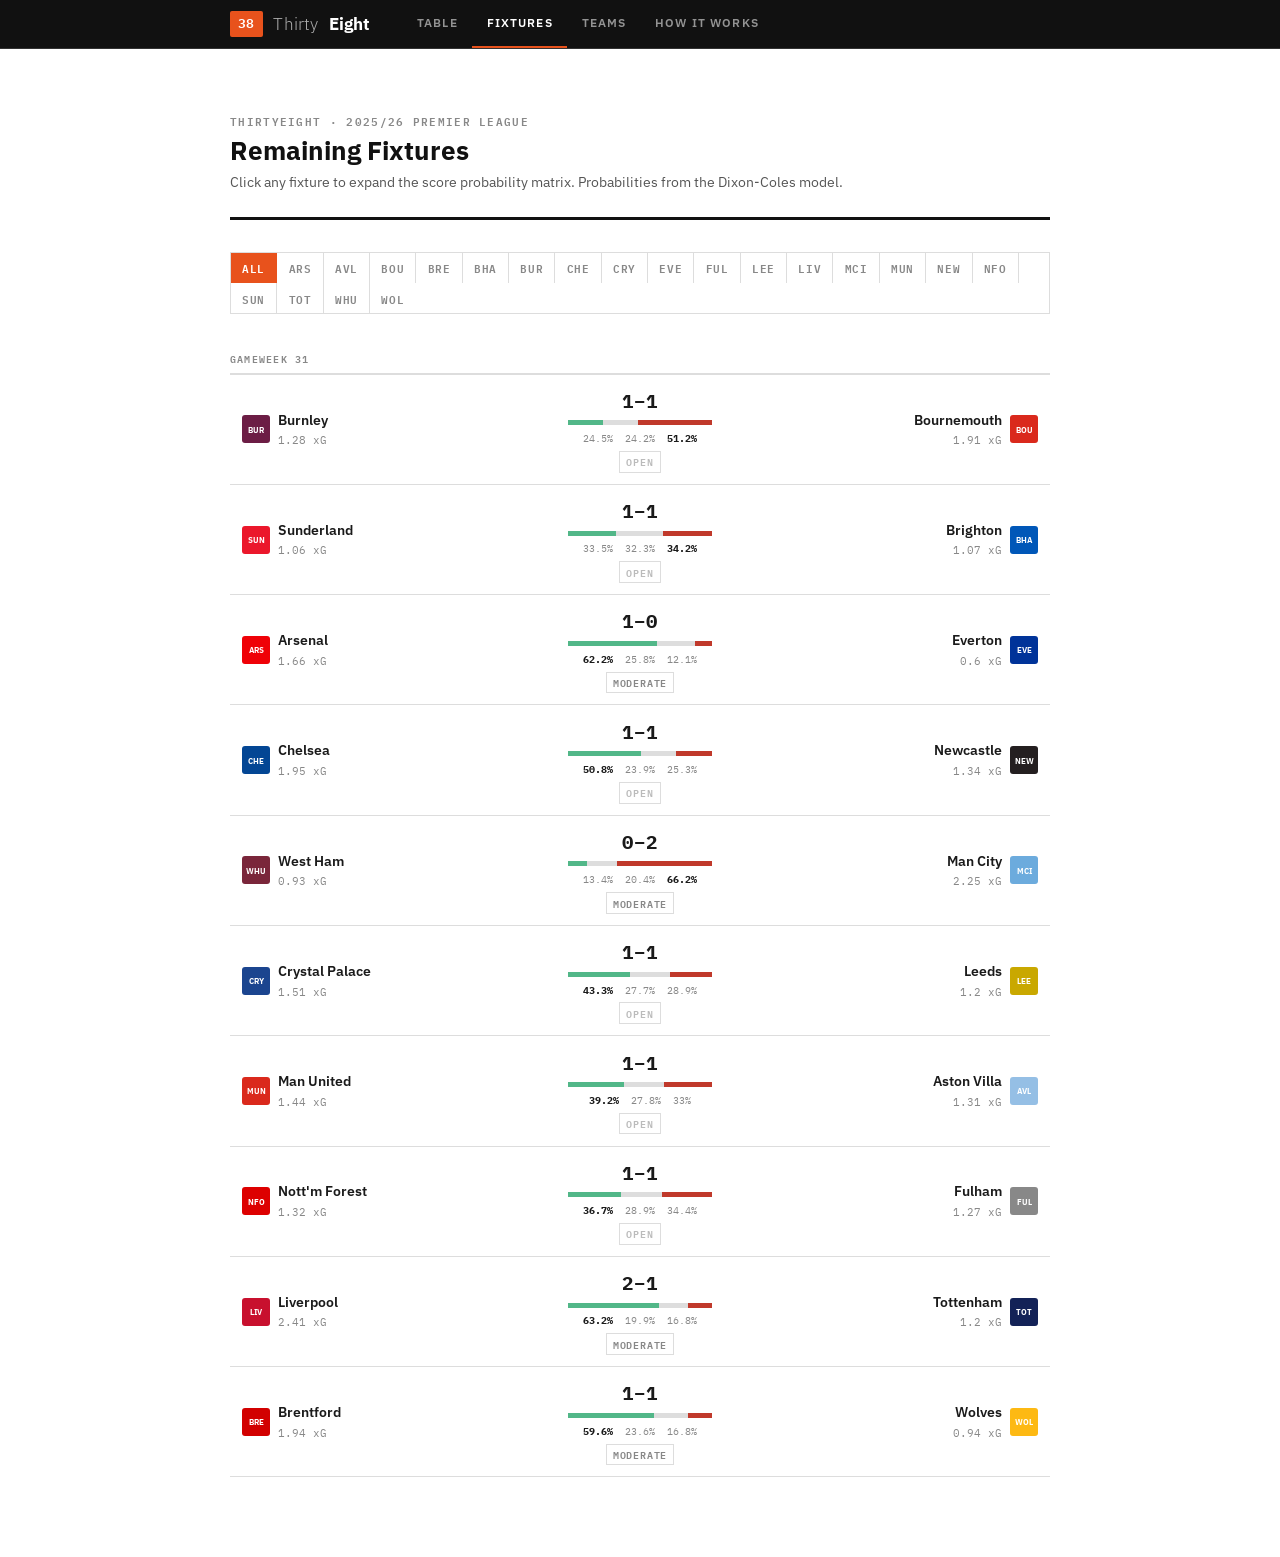
==== website/fixtures.html @ 5873ffb3 "Initial commit — ThirtyEight GW31 data live Pipeline run for GW31, all 7 scripts completed. Outputs " ====
<!DOCTYPE html>
<html lang="en">
<head>
<meta charset="UTF-8">
<meta name="viewport" content="width=device-width, initial-scale=1.0">
<title>Fixtures — ThirtyEight</title>
<link rel="stylesheet" href="styles.css">
</head>
<body>

<header class="site-header">
  <div class="header-inner">
    <a class="site-logo" href="index.html"><span class="logo-mark">38</span><span class="logo-word-light">Thirty</span><span class="logo-word-bold">Eight</span></a>
    <nav class="site-nav" id="mainNav">
      <a href="table.html">Table</a>
      <a href="fixtures.html" class="active">Fixtures</a>
      <a href="team-arsenal.html">Teams</a>
      <a href="methodology.html">How It Works</a>
    </nav>
    <button class="nav-toggle" id="navToggle" aria-label="Menu">☰</button>
  </div>
</header>

<main class="page-body">
<div class="container">

  <div class="page-header">
    <div class="eyebrow">ThirtyEight · 2025/26 Premier League</div>
    <h1>Remaining Fixtures</h1>
    <p class="deck">Click any fixture to expand the score probability matrix. Probabilities from the Dixon-Coles model.</p>
  </div>

  <div class="filter-bar" id="filterBar">
    <button class="filter-btn active" data-team="all">All</button>
  </div>

  <div id="fixturesContainer"></div>

</div>
</main>

<script src="data.js"></script>
<script>
const TEAM_ABBR = {
  'Arsenal':'ARS','Man City':'MCI','Aston Villa':'AVL','Man United':'MUN','Chelsea':'CHE',
  'Liverpool':'LIV','Brentford':'BRE','Everton':'EVE','Newcastle':'NEW','Bournemouth':'BOU',
  'Sunderland':'SUN','Fulham':'FUL','Brighton':'BHA','Crystal Palace':'CRY','Leeds':'LEE',
  'Tottenham':'TOT',"Nott'm Forest":'NFO','West Ham':'WHU','Burnley':'BUR','Wolves':'WOL',
};
const TEAM_COLORS = {
  'Arsenal':'#EF0107','Man City':'#6CABDD','Aston Villa':'#95BFE5','Man United':'#DA291C',
  'Chelsea':'#034694','Liverpool':'#C8102E','Brentford':'#D20000','Everton':'#003399',
  'Newcastle':'#241F20','Bournemouth':'#DA291C','Sunderland':'#EB172B','Fulham':'#888',
  'Brighton':'#0057B8','Crystal Palace':'#1B458F','Leeds':'#c9a800','Tottenham':'#132257',
  "Nott'm Forest":'#DD0000','West Ham':'#7A263A','Burnley':'#6C1D45','Wolves':'#FDB913',
};

function badge(team,size=26) {
  const c=TEAM_COLORS[team]||'#111';
  const a=TEAM_ABBR[team]||team.slice(0,3).toUpperCase();
  return `<div class="team-badge" style="width:${size}px;height:${size}px;background:${c};font-size:${size*.3}px;border-radius:3px">${a}</div>`;
}

function confidenceLevel(maxPct) {
  if (maxPct>=70) return ['STRONG','conf-strong'];
  if (maxPct>=56) return ['MODERATE','conf-moderate'];
  return ['OPEN','conf-open'];
}

function buildScoreMatrix(matrix, home, away) {
  if (!matrix||Object.keys(matrix).length===0) return '<p style="font-size:0.8rem;color:var(--gray4)">No data</p>';
  const maxVal = Math.max(...Object.values(matrix));
  let html=`<table class="score-matrix"><thead><tr><th style="background:transparent;border:none;width:22px"></th>`;
  for (let ag=0;ag<=4;ag++) html+=`<th>${TEAM_ABBR[away]||away} ${ag}</th>`;
  html+=`</tr></thead><tbody>`;
  for (let hg=0;hg<=4;hg++) {
    html+=`<tr><th>${TEAM_ABBR[home]||home} ${hg}</th>`;
    for (let ag=0;ag<=4;ag++) {
      const key=`${hg}-${ag}`, val=matrix[key]||0;
      const intensity=maxVal>0?val/maxVal:0;
      // Gray scale: 0% = white, 100% = near black
      const g=Math.round(245-intensity*230);
      const textColor=intensity>0.55?'#fff':'#111';
      const isBest=val===maxVal;
      html+=`<td style="background:rgb(${g},${g},${g});color:${textColor};${isBest?'font-weight:700':''}" title="${hg}-${ag}: ${val.toFixed(1)}%">${val.toFixed(1)}%</td>`;
    }
    html+=`</tr>`;
  }
  html+=`</tbody></table>`;
  return html;
}

function buildCard(f) {
  const maxP=Math.max(f.homeWin,f.draw,f.awayWin);
  const [confLabel,confClass]=confidenceLevel(maxP);
  const hDom=f.homeWin===maxP,dDom=f.draw===maxP,aDom=f.awayWin===maxP;
  const xgMax=Math.max(f.xgHome,f.xgAway,2.5);
  const cardId=`c-${f.home.replace(/[^a-z]/gi,'')}-${f.away.replace(/[^a-z]/gi,'')}`;

  const card=document.createElement('div');
  card.className=`fixture-card${maxP>=70?' high-conf':''}`;
  card.dataset.home=f.home; card.dataset.away=f.away;

  card.innerHTML=`
    <div class="fixture-main" onclick="toggle('${cardId}')">
      <div class="fixture-team">
        ${badge(f.home,28)}
        <div>
          <div class="fixture-team-name">${f.home}</div>
          <div class="fixture-xg">${f.xgHome} xG</div>
        </div>
      </div>
      <div class="fixture-center">
        <div class="fixture-pred-score">${f.predHome}–${f.predAway}</div>
        <div class="fixture-hda-bar"><div class="hda-h" style="flex:${f.homeWin}"></div><div class="hda-d" style="flex:${f.draw}"></div><div class="hda-a" style="flex:${f.awayWin}"></div></div>
        <div class="fixture-hda-nums">
          <span class="${hDom?'dominant':''}">${f.homeWin}%</span>
          <span class="${dDom?'dominant':''}">${f.draw}%</span>
          <span class="${aDom?'dominant':''}">${f.awayWin}%</span>
        </div>
        <span class="confidence-badge ${confClass}">${confLabel}</span>
      </div>
      <div class="fixture-team away">
        ${badge(f.away,28)}
        <div style="text-align:right">
          <div class="fixture-team-name">${f.away}</div>
          <div class="fixture-xg">${f.xgAway} xG</div>
        </div>
      </div>
    </div>
    <div class="fixture-detail" id="${cardId}">
      <div class="detail-grid">
        <div>
          <div class="score-matrix-title">Probability of every final score</div>
          ${buildScoreMatrix(f.scoreMatrix,f.home,f.away)}
        </div>
        <div>
          <div class="score-matrix-title" style="margin-bottom:0.5rem">Most likely scorelines</div>
          <div class="top-scores">
            ${(f.top5||[]).map((s,i)=>`<div class="top-score-pill${i===0?' best':''}">${s.score} <span style="opacity:0.65">${s.pct}%</span></div>`).join('')}
          </div>
          <div style="margin-top:1rem">
            <div class="score-matrix-title" style="margin-bottom:0.5rem">Expected goals</div>
            <div class="xg-bar-row">
              <span class="xg-num">${f.xgHome}</span>
              <div style="flex:1;height:8px;display:flex;align-items:center">
                <div class="xg-home-bar" style="width:${Math.min(f.xgHome/xgMax*100,100)}%;height:8px"></div>
              </div>
              <span style="font-family:var(--fontMono);font-size:0.65rem;color:var(--gray5);width:30px;text-align:right">${TEAM_ABBR[f.home]||f.home}</span>
            </div>
            <div class="xg-bar-row">
              <span class="xg-num">${f.xgAway}</span>
              <div style="flex:1;height:8px;display:flex;align-items:center">
                <div class="xg-away-bar" style="width:${Math.min(f.xgAway/xgMax*100,100)}%;height:8px"></div>
              </div>
              <span style="font-family:var(--fontMono);font-size:0.65rem;color:var(--gray5);width:30px;text-align:right">${TEAM_ABBR[f.away]||f.away}</span>
            </div>
          </div>
        </div>
      </div>
    </div>
  `;
  return card;
}

function toggle(id) {
  const el=document.getElementById(id);
  if (el) el.classList.toggle('open');
}
window.toggle=toggle;

// Filter buttons
const GW_KEY=Object.keys(SITE_DATA).find(k=>/^gw\d+$/.test(k));
const GW_NUM=GW_KEY?parseInt(GW_KEY.replace("gw","")):"?";
const teams=Array.from(new Set(SITE_DATA[GW_KEY].flatMap(f=>[f.home,f.away]))).sort();
const filterBar=document.getElementById('filterBar');
teams.forEach(team=>{
  const btn=document.createElement('button');
  btn.className='filter-btn';
  btn.dataset.team=team;
  btn.textContent=TEAM_ABBR[team]||team;
  btn.addEventListener('click',()=>{ setFilter(team); });
  filterBar.appendChild(btn);
});

filterBar.querySelector('[data-team="all"]').addEventListener('click',()=>setFilter('all'));

function setFilter(team) {
  document.querySelectorAll('.filter-btn').forEach(b=>b.classList.remove('active'));
  document.querySelector(`[data-team="${team}"]`).classList.add('active');
  render(team);
}

function render(team) {
  const container=document.getElementById('fixturesContainer');
  container.innerHTML='';
  const filtered=team==='all'?SITE_DATA[GW_KEY]:SITE_DATA[GW_KEY].filter(f=>f.home===team||f.away===team);

  const gwLabel=document.createElement('div');
  gwLabel.className='gw-header';
  gwLabel.textContent='Gameweek '+GW_NUM;
  container.appendChild(gwLabel);

  const list=document.createElement('div');
  list.className='fixtures-list animate-in';
  filtered.forEach(f=>list.appendChild(buildCard(f)));
  container.appendChild(list);
}

render('all');

document.getElementById('navToggle').addEventListener('click',()=>{
  document.getElementById('mainNav').classList.toggle('open');
});
</script>
</body>
</html>
---- website/styles.css ----
/* =====================================================================
   ThirtyEight — Stylesheet
   Premier League predictions, model-driven.
   ===================================================================== */

@import url('https://fonts.googleapis.com/css2?family=IBM+Plex+Mono:wght@400;500;600&family=IBM+Plex+Sans:ital,wght@0,300;0,400;0,500;0,600;0,700;1,400&display=swap');

/* --- TOKENS -------------------------------------------------------------- */
:root {
  /* Brand — ThirtyEight */
  --brand:        #E8521C;   /* burnt orange — the 38 mark only */
  --brandDark:    #c4400f;   /* hover state */
  --eplGold:      #F9A01B;   /* title probability highlight only */
  --eplPurple:    #3D195B;   /* retained for purple zone border */

  /* Data colours — used ONLY inside data cells/bars, never for UI chrome */
  --winGreen:     #2D6A4F;
  --winGreenBg:   #d4edda;
  --winGreenMid:  #52b788;
  --drawAmber:    #856404;
  --drawAmberBg:  #fff3cd;
  --lossRed:      #842029;
  --lossRedBg:    #f8d7da;
  --teal:         #007B89;
  --tealLight:    #b2d8dc;

  /* UI — almost entirely black/white/gray */
  --black:        #111111;
  --nearBlack:    #1A1A1A;
  --gray1:        #F7F7F7;
  --gray2:        #EEEEEE;
  --gray3:        #DDDDDD;
  --gray4:        #BBBBBB;
  --gray5:        #888888;
  --gray6:        #555555;
  --white:        #FFFFFF;

  --fontSans:  'IBM Plex Sans', system-ui, -apple-system, sans-serif;
  --fontMono:  'IBM Plex Mono', 'Courier New', monospace;

  --maxWidth:  860px;
}

/* --- RESET -------------------------------------------------------------- */
*, *::before, *::after { box-sizing: border-box; margin: 0; padding: 0; }
html { font-size: 16px; -webkit-text-size-adjust: 100%; }
body {
  font-family: var(--fontSans);
  font-size: 0.9375rem;
  line-height: 1.55;
  color: var(--nearBlack);
  background: var(--white);
}
img { max-width: 100%; display: block; }
a { color: var(--nearBlack); text-decoration: none; }
a:hover { text-decoration: underline; }

/* --- LAYOUT ------------------------------------------------------------- */
.container {
  max-width: var(--maxWidth);
  margin: 0 auto;
  padding: 0 1.25rem;
}
.page-body { padding: 2rem 0 5rem; }

/* --- SITE HEADER -------------------------------------------------------- */
.site-header {
  background: var(--black);
  color: #fff;
  position: sticky;
  top: 0;
  z-index: 100;
  border-bottom: 1px solid #333;
}
.header-inner {
  max-width: var(--maxWidth);
  margin: 0 auto;
  padding: 0 1.25rem;
  display: flex;
  align-items: center;
  height: 48px;
  gap: 0;
}
.site-logo {
  font-weight: 400;
  font-size: 1.05rem;
  color: #fff;
  white-space: nowrap;
  margin-right: 2rem;
  display: flex;
  align-items: center;
  gap: 0.65rem;
  letter-spacing: 0;
  text-transform: none;
  text-decoration: none;
}
.site-logo:hover { text-decoration: none; }
/* The "38" badge — solid brand-colour square */
.logo-mark {
  display: inline-flex;
  align-items: center;
  justify-content: center;
  width: 33px;
  height: 26px;
  background: var(--brand);
  color: #fff;
  font-family: var(--fontMono);
  font-size: 0.8rem;
  font-weight: 600;
  letter-spacing: 0.02em;
  flex-shrink: 0;
  border-radius: 2px;
}
/* Split-weight wordmark: "Thirty" light, "Eight" bold */
.logo-word-light {
  font-weight: 300;
  color: rgba(255,255,255,0.65);
  letter-spacing: 0.01em;
}
.logo-word-bold {
  font-weight: 700;
  color: #fff;
  letter-spacing: 0.01em;
}
.site-nav { display: flex; gap: 0; flex: 1; }
.site-nav a {
  color: rgba(255,255,255,0.55);
  font-size: 0.72rem;
  font-weight: 600;
  letter-spacing: 0.1em;
  text-transform: uppercase;
  padding: 0 0.9rem;
  height: 48px;
  display: flex;
  align-items: center;
  border-bottom: 2px solid transparent;
  transition: color 0.12s;
}
.site-nav a:hover { color: rgba(255,255,255,0.85); text-decoration: none; }
.site-nav a.active { color: #fff; border-bottom-color: var(--brand); }
.header-meta { display: none; }
.nav-toggle {
  display: none;
  background: none;
  border: none;
  color: rgba(255,255,255,0.7);
  font-size: 1.2rem;
  cursor: pointer;
  margin-left: auto;
  padding: 0.25rem;
}

/* --- PAGE HEADER -------------------------------------------------------- */
.page-header {
  padding: 2rem 0 1.5rem;
  border-bottom: 3px solid var(--black);
  margin-bottom: 2rem;
}
.page-header .eyebrow {
  font-family: var(--fontMono);
  font-size: 0.68rem;
  font-weight: 600;
  letter-spacing: 0.12em;
  text-transform: uppercase;
  color: var(--gray5);
  margin-bottom: 0.4rem;
}
.page-header h1 {
  font-size: 1.6rem;
  font-weight: 700;
  line-height: 1.2;
  color: var(--black);
  margin-bottom: 0.3rem;
}
.page-header .deck {
  font-size: 0.875rem;
  color: var(--gray6);
  line-height: 1.5;
}

/* --- SECTION LABELS ----------------------------------------------------- */
.section-label {
  font-family: var(--fontMono);
  font-size: 0.68rem;
  font-weight: 600;
  letter-spacing: 0.12em;
  text-transform: uppercase;
  color: var(--gray5);
  margin-bottom: 0.75rem;
  padding-bottom: 0.4rem;
  border-bottom: 1px solid var(--gray3);
  display: flex;
  justify-content: space-between;
  align-items: center;
}
.section-label a {
  color: var(--gray5);
  font-size: 0.65rem;
  letter-spacing: 0.06em;
}
.section-label a:hover { color: var(--nearBlack); }

.section { margin-bottom: 2.5rem; }

/* --- HOME HEADLINE MODULE ----------------------------------------------- */
.home-lede {
  padding: 1.75rem 0 2rem;
  border-bottom: 3px solid var(--black);
  margin-bottom: 2rem;
}
.home-lede .eyebrow {
  font-family: var(--fontMono);
  font-size: 0.68rem;
  font-weight: 600;
  letter-spacing: 0.12em;
  text-transform: uppercase;
  color: var(--gray5);
  margin-bottom: 0.5rem;
}
.home-lede h1 {
  font-size: 1.8rem;
  font-weight: 700;
  line-height: 1.2;
  color: var(--black);
  margin-bottom: 0.5rem;
}
.home-lede h1 .accent {
  color: var(--brand);
}
.home-lede .sub {
  font-size: 0.875rem;
  color: var(--gray6);
  margin-bottom: 1.25rem;
  line-height: 1.5;
}
.headline-stats {
  display: flex;
  gap: 2.5rem;
  flex-wrap: wrap;
}
.headline-stat { }
.headline-stat .stat-num {
  font-family: var(--fontMono);
  font-size: 1.4rem;
  font-weight: 700;
  line-height: 1;
  color: var(--black);
}
.headline-stat .stat-num.gold { color: var(--eplGold); }
.headline-stat .stat-num.green { color: var(--winGreen); }
.headline-stat .stat-num.red { color: var(--lossRed); }
.headline-stat .stat-label {
  font-size: 0.72rem;
  color: var(--gray5);
  margin-top: 0.15rem;
  text-transform: uppercase;
  letter-spacing: 0.05em;
}

/* --- LEAGUE TABLE ------------------------------------------------------- */
.league-table-wrap { overflow-x: auto; }
.league-table {
  width: 100%;
  border-collapse: collapse;
  font-size: 0.85rem;
}
.league-table thead tr {
  border-bottom: 2px solid var(--black);
}
.league-table th {
  font-family: var(--fontMono);
  font-size: 0.65rem;
  font-weight: 600;
  text-transform: uppercase;
  letter-spacing: 0.1em;
  color: var(--gray5);
  padding: 0.45rem 0.5rem;
  text-align: right;
  white-space: nowrap;
}
.league-table th:nth-child(1) { text-align: center; width: 32px; }
.league-table th:nth-child(2) { text-align: left; }
.league-table tbody tr {
  border-bottom: 1px solid var(--gray3);
  transition: background 0.1s;
  cursor: pointer;
}
.league-table tbody tr:hover { background: var(--gray1); }
.league-table td {
  padding: 0.42rem 0.5rem;
  vertical-align: middle;
}
.league-table td:first-child {
  text-align: center;
  font-family: var(--fontMono);
  font-size: 0.75rem;
  color: var(--gray5);
  width: 32px;
}
.league-table td:nth-child(2) { text-align: left; }

/* Zone borders */
.zone-cl   { border-left: 3px solid #6666ff; }
.zone-el   { border-left: 3px solid var(--teal); }
.zone-rel  { border-left: 3px solid var(--lossRed); }
.zone-none { border-left: 3px solid transparent; }

/* zone-leader: bold team name */
.zone-leader td:nth-child(2) .team-name { font-weight: 700; }

/* Team cell */
.team-cell {
  display: flex;
  align-items: center;
  gap: 0.5rem;
  min-width: 120px;
}
.team-badge {
  width: 20px;
  height: 20px;
  border-radius: 2px;
  display: flex;
  align-items: center;
  justify-content: center;
  font-size: 0.6rem;
  font-weight: 700;
  color: #fff;
  flex-shrink: 0;
}
.team-name { font-size: 0.875rem; }

/* Monospace cells */
.mono-cell {
  font-family: var(--fontMono);
  font-size: 0.8rem;
  text-align: right;
}

/* Probability bar — thin, inside cell, number right */
.prob-bar-cell { min-width: 80px; }
.prob-bar-wrap {
  display: flex;
  align-items: center;
  justify-content: flex-end;
  gap: 5px;
}
.prob-bar {
  height: 6px;
  border-radius: 0;
  flex-shrink: 0;
  min-width: 0;
  transition: width 0.5s ease;
}
.prob-bar.purple { background: var(--eplPurple); }
.prob-bar.green  { background: var(--winGreenMid); }
.prob-bar.red    { background: #c0392b; }
.prob-bar.teal   { background: var(--teal); }
.prob-bar.gold   { background: var(--eplGold); }
.prob-bar.black  { background: var(--black); }
.prob-val {
  font-family: var(--fontMono);
  font-size: 0.75rem;
  min-width: 40px;
  text-align: right;
  color: var(--nearBlack);
}

/* Range indicator */
.range-cell { text-align: center !important; min-width: 110px; }

/* Projected pts inline display */
.proj-inline {
  font-family: var(--fontMono);
  font-size: 0.78rem;
  display: flex;
  align-items: center;
  gap: 4px;
  justify-content: center;
  white-space: nowrap;
}
.proj-inline .p-lo  { color: var(--gray4); }
.proj-inline .p-med { font-weight: 700; color: var(--black); }
.proj-inline .p-hi  { color: var(--gray4); }
.proj-inline .sep   { color: var(--gray3); }

/* Form squares */
.form-guide { display: flex; gap: 2px; }
.form-sq {
  width: 13px;
  height: 13px;
  border-radius: 2px;
  font-size: 0.52rem;
  font-weight: 700;
  display: flex;
  align-items: center;
  justify-content: center;
  color: #fff;
}
.form-sq.W { background: var(--winGreenMid); }
.form-sq.D { background: var(--gray4); color: #fff; }
.form-sq.L { background: #c0392b; }

/* --- FIXTURE CARDS ------------------------------------------------------ */
.fixtures-list { display: flex; flex-direction: column; }

.fixture-card {
  border-bottom: 1px solid var(--gray3);
  background: var(--white);
  overflow: hidden;
}
.fixture-card:first-child { border-top: 1px solid var(--gray3); }
.fixture-card:hover .fixture-main { background: var(--gray1); }
.fixture-card.high-conf .fixture-main {
  border-left: 3px solid var(--black);
}

.fixture-main {
  display: grid;
  grid-template-columns: 1fr 160px 1fr;
  gap: 0;
  align-items: center;
  padding: 0.7rem 0.75rem;
  cursor: pointer;
  transition: background 0.1s;
}
.fixture-team {
  display: flex;
  align-items: center;
  gap: 0.5rem;
}
.fixture-team.away { flex-direction: row-reverse; }
.fixture-team-name { font-weight: 600; font-size: 0.875rem; }
.fixture-xg {
  font-family: var(--fontMono);
  font-size: 0.68rem;
  color: var(--gray5);
  margin-top: 1px;
}

.fixture-center { text-align: center; }
.fixture-pred-score {
  font-family: var(--fontMono);
  font-size: 1.2rem;
  font-weight: 700;
  letter-spacing: 0.06em;
}
.fixture-hda-bar {
  display: flex;
  height: 5px;
  margin: 0.3rem 0.5rem;
  overflow: hidden;
}
.hda-h { background: var(--winGreenMid); }
.hda-d { background: var(--gray3); }
.hda-a { background: #c0392b; }
.fixture-hda-nums {
  display: flex;
  justify-content: center;
  gap: 0.75rem;
  font-family: var(--fontMono);
  font-size: 0.65rem;
  color: var(--gray5);
}
.fixture-hda-nums .dominant { font-weight: 700; color: var(--nearBlack); }

.confidence-badge {
  display: inline-block;
  font-family: var(--fontMono);
  font-size: 0.6rem;
  font-weight: 600;
  letter-spacing: 0.08em;
  padding: 0.15rem 0.4rem;
  text-transform: uppercase;
  margin-top: 0.3rem;
}
.conf-strong   { background: var(--black); color: #fff; }
.conf-moderate { border: 1px solid var(--gray3); color: var(--gray5); }
.conf-open     { border: 1px solid var(--gray3); color: var(--gray4); }

/* Expanded fixture detail */
.fixture-detail {
  border-top: 1px solid var(--gray2);
  padding: 1rem 0.75rem 1rem;
  background: var(--gray1);
  display: none;
}
.fixture-detail.open { display: block; }

.score-matrix-wrap { }
.score-matrix-title {
  font-family: var(--fontMono);
  font-size: 0.65rem;
  font-weight: 600;
  letter-spacing: 0.1em;
  text-transform: uppercase;
  color: var(--gray5);
  margin-bottom: 0.5rem;
}
.score-matrix {
  border-collapse: collapse;
  font-family: var(--fontMono);
  font-size: 0.72rem;
}
.score-matrix th, .score-matrix td {
  width: 38px;
  height: 30px;
  text-align: center;
  vertical-align: middle;
  border: 1px solid #e0e0e0;
}
.score-matrix th { background: #f5f5f5; font-weight: 600; color: var(--gray6); font-size: 0.65rem; }

/* Top scorelines */
.top-scores { display: flex; gap: 0.4rem; flex-wrap: wrap; margin-bottom: 0.75rem; }
.top-score-pill {
  font-family: var(--fontMono);
  font-size: 0.72rem;
  background: var(--gray2);
  padding: 0.2rem 0.45rem;
}
.top-score-pill.best { background: var(--black); color: #fff; }

/* xG bars */
.xg-bar-wrap { }
.xg-bar-row {
  display: flex;
  align-items: center;
  gap: 0.5rem;
  font-family: var(--fontMono);
  font-size: 0.75rem;
  height: 22px;
  margin-bottom: 0.3rem;
}
.xg-home-bar { height: 8px; background: var(--black); }
.xg-away-bar { height: 8px; background: var(--gray4); }
.xg-num { min-width: 28px; }

/* Detail grid */
.detail-grid {
  display: grid;
  grid-template-columns: auto 1fr;
  gap: 2rem;
}
@media (max-width: 640px) { .detail-grid { grid-template-columns: 1fr; gap: 1rem; } }

/* --- FIXTURE SCROLL STRIP ---------------------------------------------- */
.fixture-strip {
  display: flex;
  gap: 0;
  overflow-x: auto;
  border-top: 1px solid var(--gray3);
  border-bottom: 1px solid var(--gray3);
  scrollbar-width: thin;
  scrollbar-color: var(--gray3) transparent;
}
.fixture-strip::-webkit-scrollbar { height: 3px; }
.fixture-strip::-webkit-scrollbar-thumb { background: var(--gray3); }

.strip-card {
  flex-shrink: 0;
  padding: 0.65rem 0.85rem;
  width: 150px;
  cursor: pointer;
  border-right: 1px solid var(--gray3);
  transition: background 0.1s;
}
.strip-card:hover { background: var(--gray1); }
.strip-card.high-conf { border-top: 2px solid var(--black); }
.strip-teams {
  display: flex;
  justify-content: space-between;
  font-size: 0.7rem;
  font-weight: 600;
  letter-spacing: 0.02em;
  margin-bottom: 0.35rem;
  color: var(--gray6);
}
.strip-score {
  font-family: var(--fontMono);
  font-size: 1.05rem;
  font-weight: 700;
  text-align: center;
  margin-bottom: 0.35rem;
  color: var(--black);
}
.strip-hda { display: flex; height: 3px; }

/* --- TITLE RACE --------------------------------------------------------- */
.title-race-wrap { }
.title-race-row {
  display: flex;
  align-items: center;
  gap: 0.65rem;
  padding: 0.55rem 0;
  border-bottom: 1px solid var(--gray3);
}
.title-race-row:first-child { border-top: 1px solid var(--gray3); }
.tr-team {
  font-size: 0.875rem;
  font-weight: 600;
  min-width: 90px;
}
.tr-pts {
  font-family: var(--fontMono);
  font-size: 0.72rem;
  color: var(--gray5);
  min-width: 40px;
  text-align: right;
}
.tr-bar-wrap {
  flex: 1;
  height: 10px;
  background: var(--gray2);
  overflow: hidden;
}
.tr-bar {
  height: 100%;
  background: var(--black);
  transition: width 0.7s ease;
}
.tr-bar.leader { background: var(--eplGold); }
.tr-pct {
  font-family: var(--fontMono);
  font-size: 0.8rem;
  font-weight: 700;
  min-width: 46px;
  text-align: right;
}
.tr-pct.leader-val { color: var(--eplGold); }

/* --- TEAM PAGE ---------------------------------------------------------- */
.team-header {
  padding: 1.75rem 0 1.5rem;
  border-bottom: 3px solid var(--black);
  margin-bottom: 2rem;
}
.team-header-top {
  display: flex;
  align-items: flex-end;
  gap: 1.5rem;
  margin-bottom: 0.75rem;
  flex-wrap: wrap;
}
.team-badge-large {
  width: 48px;
  height: 48px;
  border-radius: 4px;
  display: flex;
  align-items: center;
  justify-content: center;
  font-size: 0.875rem;
  font-weight: 800;
  color: #fff;
  flex-shrink: 0;
}
.team-header h1 {
  font-size: 1.7rem;
  font-weight: 700;
  line-height: 1.1;
}
.team-header .pos-line {
  font-size: 0.8rem;
  color: var(--gray5);
  margin-top: 2px;
  font-family: var(--fontMono);
}
.team-proj-line {
  font-size: 0.9rem;
  color: var(--gray6);
  margin-bottom: 1rem;
}
.team-proj-line strong { color: var(--black); }
.team-stats-row {
  display: flex;
  gap: 2.5rem;
  flex-wrap: wrap;
}
.team-stat .val {
  font-family: var(--fontMono);
  font-size: 1.35rem;
  font-weight: 700;
  color: var(--black);
  line-height: 1;
}
.team-stat .lbl {
  font-size: 0.68rem;
  color: var(--gray5);
  text-transform: uppercase;
  letter-spacing: 0.06em;
  margin-top: 2px;
}

/* Points histogram */
.histogram-wrap {
  position: relative;
  margin-bottom: 2rem;
}
.hist-bar { fill: var(--gray3); transition: fill 0.15s; }
.hist-bar:hover { fill: var(--black); cursor: pointer; }
.hist-bar.in-range { fill: var(--gray4); }
.hist-bar.peak { fill: var(--black); }
.hist-median { stroke: var(--black); stroke-width: 1.5; stroke-dasharray: 3 3; }
.axis text { font-family: var(--fontMono); font-size: 10px; fill: var(--gray5); }
.axis path, .axis line { stroke: var(--gray3); }
.hist-tooltip {
  position: absolute;
  background: var(--black);
  color: #fff;
  padding: 0.3rem 0.55rem;
  font-family: var(--fontMono);
  font-size: 0.72rem;
  pointer-events: none;
  white-space: nowrap;
  opacity: 0;
  transition: opacity 0.1s;
}

/* Team fixture table */
.team-fixture-table { width: 100%; border-collapse: collapse; font-size: 0.85rem; }
.team-fixture-table thead tr { border-bottom: 2px solid var(--black); }
.team-fixture-table th {
  font-family: var(--fontMono);
  font-size: 0.65rem;
  font-weight: 600;
  text-transform: uppercase;
  letter-spacing: 0.1em;
  color: var(--gray5);
  padding: 0.4rem 0.5rem;
  text-align: right;
}
.team-fixture-table th:nth-child(1),
.team-fixture-table th:nth-child(2) { text-align: left; }
.team-fixture-table td {
  padding: 0.42rem 0.5rem;
  border-bottom: 1px solid var(--gray3);
  text-align: right;
  vertical-align: middle;
}
.team-fixture-table td:nth-child(1),
.team-fixture-table td:nth-child(2) { text-align: left; }
.team-fixture-table tbody tr:hover { background: var(--gray1); cursor: pointer; }
.team-fixture-table .total-row {
  border-top: 2px solid var(--black);
  font-weight: 700;
  background: var(--gray1) !important;
}

.ha-badge {
  font-family: var(--fontMono);
  font-size: 0.65rem;
  font-weight: 700;
  padding: 0.1rem 0.3rem;
  border: 1px solid;
}
.ha-H { border-color: var(--black); color: var(--black); background: transparent; }
.ha-A { border-color: var(--gray4); color: var(--gray5); background: transparent; }

/* Coloured pct cells */
.cell-win  { color: var(--winGreen); font-weight: 600; }
.cell-draw { color: var(--drawAmber); font-weight: 600; }
.cell-loss { color: var(--lossRed); font-weight: 600; }
.mono { font-family: var(--fontMono); }

/* Detail rows */
.detail-row { display: none; }
.detail-row.open { display: table-row; }
.detail-row td {
  padding: 0.75rem 1rem !important;
  background: var(--gray1) !important;
  border-bottom: 2px solid var(--gray3) !important;
}

/* Score mini matrix */
.sm-mini table { border-collapse: collapse; font-family: var(--fontMono); font-size: 0.62rem; }
.sm-mini th, .sm-mini td { width: 28px; height: 22px; text-align: center; border: 1px solid #e0e0e0; }
.sm-mini th { background: #f0f0f0; font-weight: 600; font-size: 0.58rem; }

/* --- METHODOLOGY -------------------------------------------------------- */
.prose { max-width: 640px; }
.prose h2 {
  font-size: 1rem;
  font-weight: 700;
  color: var(--black);
  margin: 2rem 0 0.5rem;
  padding-bottom: 0.3rem;
  border-bottom: 2px solid var(--black);
  text-transform: uppercase;
  letter-spacing: 0.03em;
}
.prose h2:first-child { margin-top: 0; }
.prose p { margin-bottom: 0.875rem; line-height: 1.7; font-size: 0.9rem; }
.prose ul { margin: 0.5rem 0 0.875rem 1.25rem; }
.prose li { margin-bottom: 0.3rem; font-size: 0.9rem; line-height: 1.6; }
.prose code {
  font-family: var(--fontMono);
  font-size: 0.8rem;
  background: var(--gray1);
  padding: 0.1rem 0.3rem;
  border: 1px solid var(--gray3);
}
.callout {
  border-left: 3px solid var(--black);
  padding: 0.75rem 1rem;
  margin: 1.25rem 0;
  background: var(--gray1);
  font-size: 0.875rem;
}
.stat-grid {
  display: grid;
  grid-template-columns: repeat(3, 1fr);
  gap: 1px;
  background: var(--gray3);
  border: 1px solid var(--gray3);
  margin: 1.25rem 0;
}
.stat-card {
  background: var(--white);
  padding: 1rem;
  text-align: center;
}
.stat-card .stat-val {
  font-family: var(--fontMono);
  font-size: 1.4rem;
  font-weight: 700;
  color: var(--black);
}
.stat-card .stat-label { font-size: 0.72rem; color: var(--gray5); margin-top: 0.2rem; text-transform: uppercase; letter-spacing: 0.05em; }

/* --- UTILITIES ---------------------------------------------------------- */
.filter-bar { display: flex; gap: 0; margin-bottom: 1.5rem; flex-wrap: wrap; border: 1px solid var(--gray3); display: inline-flex; }
.filter-btn {
  font-family: var(--fontMono);
  font-size: 0.68rem;
  font-weight: 600;
  letter-spacing: 0.06em;
  text-transform: uppercase;
  padding: 0.35rem 0.7rem;
  border: none;
  border-right: 1px solid var(--gray3);
  background: var(--white);
  cursor: pointer;
  transition: background 0.1s;
  color: var(--gray5);
}
.filter-btn:last-child { border-right: none; }
.filter-btn:hover { background: var(--gray1); color: var(--black); }
.filter-btn.active { background: var(--brand); color: #fff; border-color: var(--brand); }

.gw-header {
  font-family: var(--fontMono);
  font-size: 0.65rem;
  font-weight: 600;
  text-transform: uppercase;
  letter-spacing: 0.12em;
  color: var(--gray5);
  padding: 0.75rem 0 0.4rem;
  border-bottom: 1px solid var(--gray3);
  margin-bottom: 0;
}

/* --- RESPONSIVE --------------------------------------------------------- */
@media (max-width: 640px) {
  .site-nav { display: none; }
  .site-nav.open {
    display: flex;
    flex-direction: column;
    position: absolute;
    top: 48px;
    left: 0;
    right: 0;
    background: var(--black);
    z-index: 99;
    border-top: 1px solid #333;
  }
  .site-nav.open a { height: 42px; padding: 0 1.25rem; border-bottom: 1px solid #333; border-left: none; color: rgba(255,255,255,0.65); }
  .site-nav.open a.active { color: #fff; border-left: 2px solid var(--brand); }
  .nav-toggle { display: block; }
  .header-meta { display: none; }
  .hide-mobile { display: none !important; }
  .home-lede h1 { font-size: 1.35rem; }
  .headline-stats { gap: 1.5rem; }
  .fixture-main { grid-template-columns: 1fr 130px 1fr; }
  .stat-grid { grid-template-columns: 1fr 1fr; }
  .team-header h1 { font-size: 1.35rem; }
  .detail-grid { grid-template-columns: 1fr; gap: 1rem; }
  .filter-bar { width: 100%; overflow-x: auto; }
}
@media (min-width: 641px) and (max-width: 1024px) {
  .hide-tablet { display: none !important; }
}

/* Animations */
@keyframes fadeIn { from { opacity: 0; } to { opacity: 1; } }
.animate-in { animation: fadeIn 0.25s ease; }
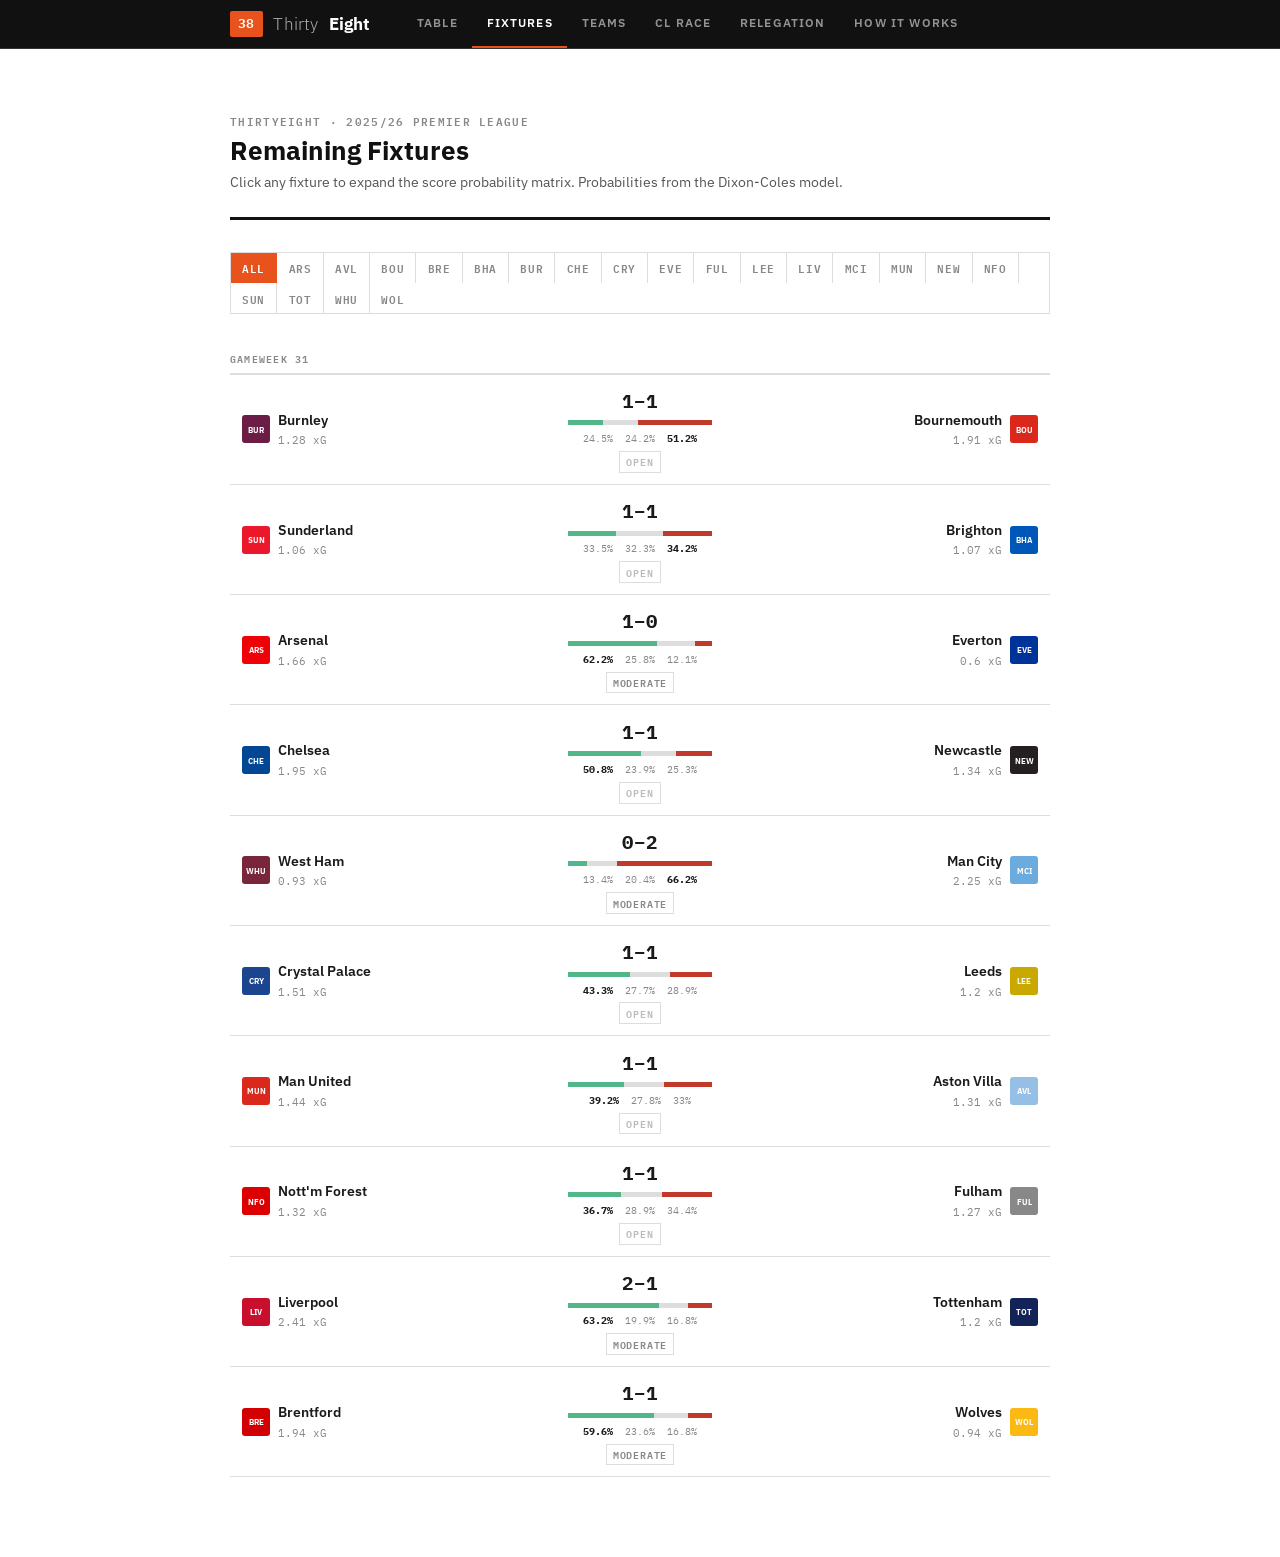
==== commit 7820b563: "Add all 20 team pages, CL race, and relegation analysis - script 07: now runs a single Monte Carlo s" ====
--- a/website/fixtures.html
+++ b/website/fixtures.html
@@ -14,7 +14,9 @@
     <nav class="site-nav" id="mainNav">
       <a href="table.html">Table</a>
       <a href="fixtures.html" class="active">Fixtures</a>
-      <a href="team-arsenal.html">Teams</a>
+      <a href="teams.html">Teams</a>
+      <a href="champions-league.html">CL Race</a>
+      <a href="relegation.html">Relegation</a>
       <a href="methodology.html">How It Works</a>
     </nav>
     <button class="nav-toggle" id="navToggle" aria-label="Menu">☰</button>
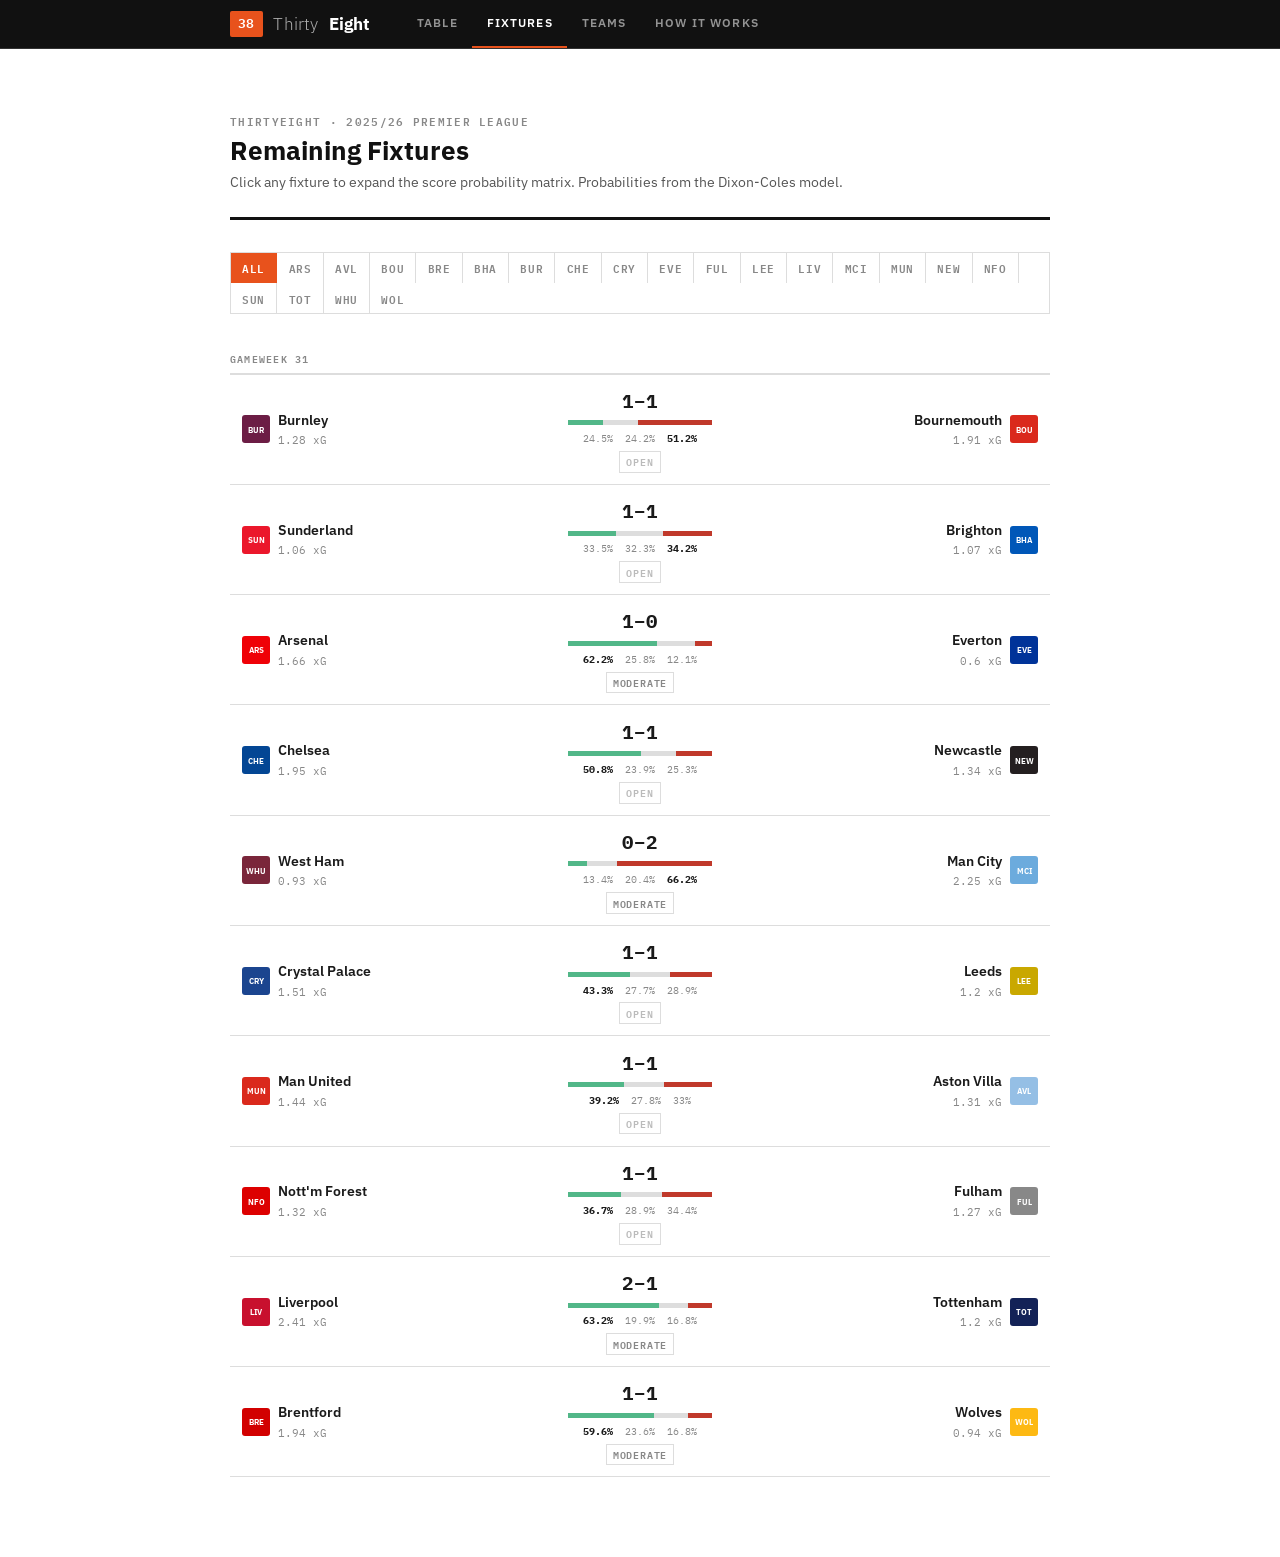
==== commit 91a73fff: "Move CL race & relegation analysis onto home page Replaces separate champions-league.html and relega" ====
--- a/website/fixtures.html
+++ b/website/fixtures.html
@@ -15,8 +15,6 @@
       <a href="table.html">Table</a>
       <a href="fixtures.html" class="active">Fixtures</a>
       <a href="teams.html">Teams</a>
-      <a href="champions-league.html">CL Race</a>
-      <a href="relegation.html">Relegation</a>
       <a href="methodology.html">How It Works</a>
     </nav>
     <button class="nav-toggle" id="navToggle" aria-label="Menu">☰</button>
